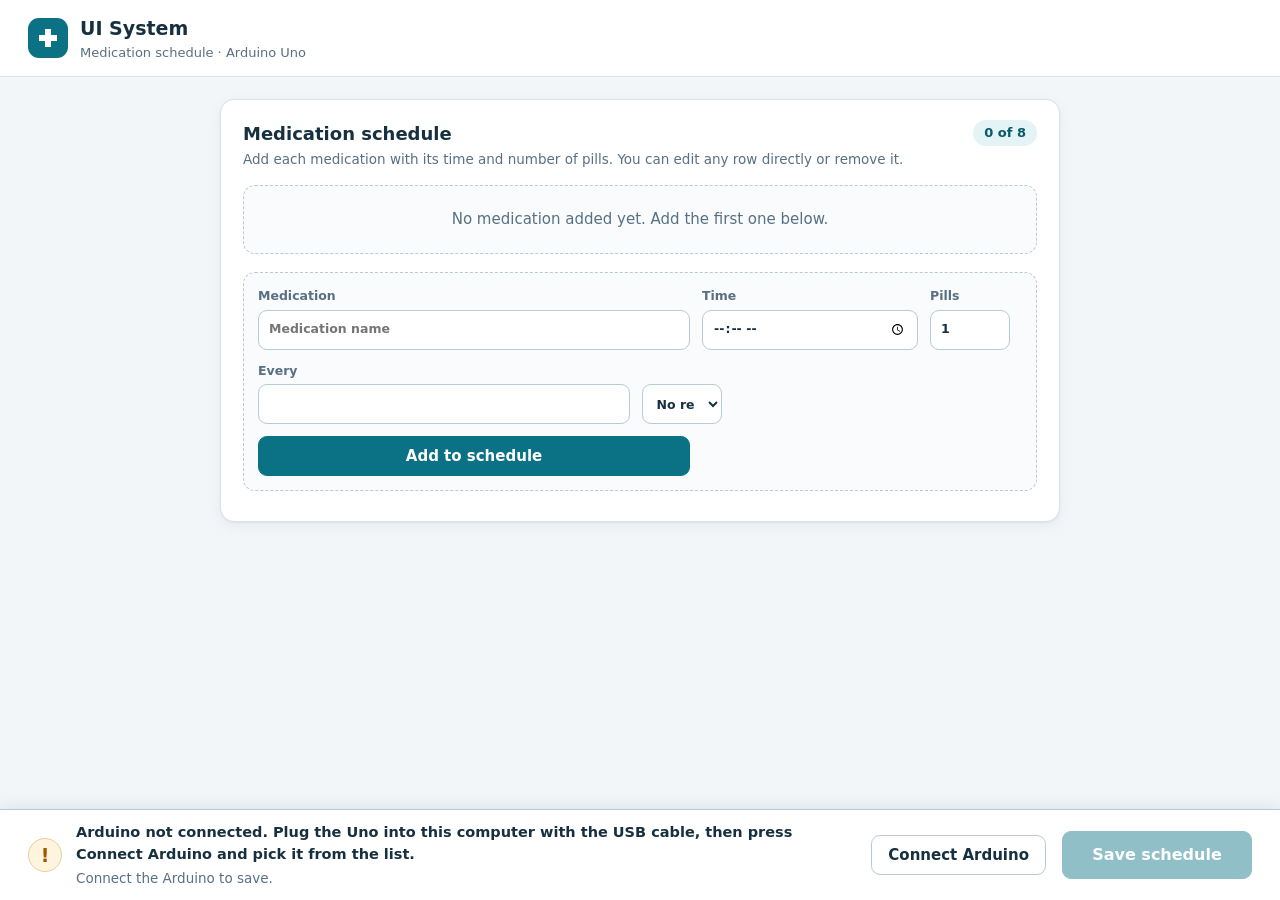
==== electronics-Arduino-UNO/scheduler-ui/index.html @ 1a8cfef0 "Add medication recurrence scheduling (every X hours/mins/secs with compact expandable rows)" ====
<!doctype html>
<html lang="en">
<head>
  <meta charset="utf-8">
  <meta name="viewport" content="width=device-width, initial-scale=1">
  <title>UI System</title>
  <link rel="stylesheet" href="scheduler.css">
  <script>
    window.SCHEDULER_BOARD = {
      name: 'Arduino Uno', short: 'uno', baud: 115200, settleMs: 3000,
      plugHelp: 'Plug the Uno into this computer with the USB cable, then press Connect Arduino and pick it from the list.',
      uploadHelp: 'Upload scheduling-system.ino with the Arduino IDE, then press Connect Arduino.',
      busyHelp: 'Close the Arduino Serial Monitor (only one program can use the USB port), then press Connect Arduino.'
    };
  </script>
  <script defer src="scheduler.js"></script>
</head>
<body>
  <header class="top">
    <div class="logo" aria-hidden="true"><svg viewBox="0 0 24 24"><path d="M9 3h6v6h6v6h-6v6H9v-6H3V9h6z"/></svg></div>
    <div><h1>UI System</h1><p class="sub">Medication schedule &middot; <span id="boardName">Arduino Uno</span></p></div>
  </header>

  <main class="page">
    <section class="card" aria-labelledby="hSchedule">
      <div class="card-head">
        <div><h2 id="hSchedule">Medication schedule</h2><p class="hint">Add each medication with its time and number of pills. You can edit any row directly or remove it.</p></div>
        <span id="doseCount" class="count"></span>
      </div>

      <table id="doseTable" class="schedule" hidden>
        <thead><tr><th>Medication</th><th>Time</th><th>Pills</th><th>Recurrence</th><th><span class="sr">Expand</span></th><th><span class="sr">Remove</span></th></tr></thead>
        <tbody id="doseRows"></tbody>
      </table>
      <p id="emptyMsg" class="empty">No medication added yet. Add the first one below.</p>

      <form id="addForm" class="add-row">
        <label>Medication<input id="newName" type="text" maxlength="40" placeholder="Medication name" autocomplete="off"></label>
        <label>Time<input id="newTime" type="time" required></label>
        <label>Pills<input id="newPills" type="number" min="1" max="5" step="1" value="1" required></label>
        <fieldset class="recurrence-group">
          <legend>Recurrence (optional)</legend>
          <label>Every<input id="newRecurNum" type="number" min="1" max="24" step="1" placeholder="" class="recur-num"></label>
          <label><select id="newRecurUnit" class="recur-unit"><option value="">No repeat</option><option value="h">Hours</option><option value="m">Minutes</option><option value="s">Seconds</option></select></label>
        </fieldset>
        <button class="primary" type="submit">Add to schedule</button>
      </form>
      <p id="addMsg" class="hint" aria-live="polite"></p>
      <ul id="problems" class="problems" hidden></ul>
    </section>
  </main>

  <div class="bar" role="region" aria-label="Arduino connection and saving">
    <div class="conn">
      <span id="connIcon" class="icon busy" aria-hidden="true"></span>
      <div class="conn-text" aria-live="polite"><strong id="connText">Looking for the Arduino...</strong><span id="saveMsg" class="hint"></span></div>
      <button id="connectBtn" type="button" hidden>Connect Arduino</button>
    </div>
    <button id="saveBtn" class="primary big" type="button" disabled>Save schedule</button>
  </div>
</body>
</html>
---- electronics-Arduino-UNO/scheduler-ui/scheduler.css ----
/* UI System: clean clinical look (white surfaces, teal accent). No fonts or files from the internet. */
:root {
  --bg: #f2f6f9; --surface: #ffffff; --line: #d8e2ea; --line-strong: #b9c9d6;
  --text: #17303f; --muted: #587084;
  --primary: #0b7285; --primary-dark: #095b6a; --primary-soft: #e3f3f6;
  --ok: #1a7f56; --warn: #9a5b00; --warn-soft: #fff4de; --bad: #b3261e; --bad-soft: #fdecea;
  --shadow: 0 1px 2px rgba(23, 48, 63, .06), 0 4px 14px rgba(23, 48, 63, .05);
}
* { box-sizing: border-box; }
html { color-scheme: light; }
body { margin: 0; padding-bottom: 110px; background: var(--bg); color: var(--text); font: 15px/1.5 system-ui, -apple-system, "Segoe UI", Roboto, sans-serif; }
h1, h2, p { margin: 0; }
[hidden] { display: none !important; }

/* top */
.top { display: flex; align-items: center; gap: 12px; padding: 14px 28px; border-bottom: 1px solid var(--line); background: var(--surface); }
.logo { display: grid; place-items: center; width: 40px; height: 40px; border-radius: 11px; background: var(--primary); }
.logo svg { width: 24px; height: 24px; fill: #fff; }
h1 { font-size: 19px; font-weight: 700; }
.sub { color: var(--muted); font-size: 13px; }

/* schedule card */
.page { max-width: 880px; margin: 0 auto; padding: 22px 20px 0; }
.card { padding: 20px 22px 22px; border: 1px solid var(--line); border-radius: 14px; background: var(--surface); box-shadow: var(--shadow); }
.card-head { display: flex; align-items: flex-start; justify-content: space-between; gap: 12px; margin-bottom: 16px; }
h2 { font-size: 18px; font-weight: 700; }
.hint { margin-top: 2px; color: var(--muted); font-size: 13.5px; }
.hint.good { color: var(--ok); font-weight: 600; }
.hint.badtext { color: var(--bad); font-weight: 600; }
.count { flex: none; padding: 3px 11px; border-radius: 999px; background: var(--primary-soft); color: var(--primary-dark); font-size: 13px; font-weight: 700; }
.empty { padding: 22px; border: 1px dashed var(--line-strong); border-radius: 12px; background: #f9fbfc; color: var(--muted); text-align: center; }

/* the table */
table { width: 100%; border-collapse: collapse; }
th { padding: 8px 8px; border-bottom: 2px solid var(--line); color: var(--muted); font-size: 12px; font-weight: 700; letter-spacing: .05em; text-align: left; text-transform: uppercase; }
td { padding: 8px; border-bottom: 1px solid #edf2f6; }
td:first-child input { width: 100%; min-width: 150px; }
td input[type=time] { width: 140px; }
td input[type=number] { width: 78px; }
td:last-child, th:last-child { text-align: right; }
tr.dose-compact td { padding: 10px 8px; }
tr.dose-expanded { background: #f9fbfc; }
tr.dose-expanded td:first-child { padding-left: 24px; color: var(--muted); font-size: 14px; }
.recur-label { color: var(--muted); font-size: 13px; font-weight: 500; }
button.expand { min-height: 34px; padding: 4px 10px; border-color: transparent; background: transparent; color: var(--primary); font-weight: 700; user-select: none; }
button.expand:hover:not(:disabled) { background: var(--primary-soft); color: var(--primary-dark); }
.sr { position: absolute; left: -9999px; }

/* inputs and buttons */
label { display: grid; gap: 4px; color: var(--muted); font-size: 12.5px; font-weight: 600; }
input { min-height: 40px; padding: 7px 10px; border: 1px solid var(--line-strong); border-radius: 9px; background: #fff; color: var(--text); font: inherit; }
select { min-height: 40px; padding: 7px 10px; border: 1px solid var(--line-strong); border-radius: 9px; background: #fff; color: var(--text); font: inherit; font-weight: 600; cursor: pointer; }
input:focus-visible, select:focus-visible, button:focus-visible { outline: 3px solid rgba(11, 114, 133, .35); outline-offset: 1px; }
button { min-height: 40px; padding: 7px 16px; border: 1px solid var(--line-strong); border-radius: 9px; background: #fff; color: var(--text); font: inherit; font-weight: 600; cursor: pointer; }
button:hover:not(:disabled) { border-color: var(--primary); color: var(--primary-dark); }
button:disabled { opacity: .45; cursor: not-allowed; }
button.primary { border-color: var(--primary); background: var(--primary); color: #fff; }
button.primary:hover:not(:disabled) { border-color: var(--primary-dark); background: var(--primary-dark); color: #fff; }
button.remove { min-height: 34px; padding: 4px 12px; border-color: transparent; background: transparent; color: var(--muted); }
button.remove:hover:not(:disabled) { background: var(--bad-soft); border-color: transparent; color: var(--bad); }

/* add row */
.add-row { display: grid; grid-template-columns: minmax(150px, 2fr) minmax(120px, 1fr) 80px auto; gap: 12px; align-items: end; margin-top: 18px; padding: 14px; border: 1px dashed var(--line-strong); border-radius: 12px; background: #f9fbfc; }
.add-row input { width: 100%; }
.recurrence-group { display: grid; grid-column: 1 / -1; grid-template-columns: auto 80px auto; gap: 12px; align-items: end; margin: 0; padding: 0; border: none; }
.recurrence-group legend { display: none; }
.recurrence-group label { grid-column: auto; }
.recur-num { width: 60px; }
.recur-unit { width: 100%; padding: 7px 10px; border: 1px solid var(--line-strong); border-radius: 9px; background: #fff; color: var(--text); font: inherit; font-weight: 600; cursor: pointer; }
@media (max-width: 720px) { .add-row { grid-template-columns: 1fr 1fr; } .add-row button { grid-column: 1 / -1; } .recurrence-group { grid-column: 1 / -1; } }
#addMsg { margin-top: 8px; color: var(--bad); }
.problems { margin: 12px 0 0; padding: 10px 12px 10px 28px; border: 1px solid #f0b4af; border-radius: 10px; background: var(--bad-soft); color: var(--bad); font-size: 13.5px; }

/* bottom bar: connection status and Save */
.bar { position: fixed; right: 0; bottom: 0; left: 0; display: flex; align-items: center; justify-content: space-between; gap: 16px; flex-wrap: wrap; padding: 12px 28px; border-top: 1px solid var(--line-strong); background: var(--surface); box-shadow: 0 -4px 14px rgba(23, 48, 63, .08); }
.conn { display: flex; align-items: center; gap: 14px; flex: 1; min-width: 260px; }
.conn-text { display: grid; flex: 1; }
.conn-text strong { font-size: 14.5px; }
.icon { display: grid; place-items: center; flex: none; width: 34px; height: 34px; border-radius: 50%; font-size: 19px; font-weight: 700; }
.icon.ok { background: var(--ok); color: #fff; }
.icon.ok::before { content: "\2713"; }
.icon.bad { background: var(--warn-soft); color: var(--warn); border: 1px solid #e6cf9b; }
.icon.bad::before { content: "!"; }
.icon.busy { border: 3px solid var(--line); border-top-color: var(--primary); animation: spin 0.9s linear infinite; }
@keyframes spin { to { transform: rotate(360deg); } }
button.big { min-width: 190px; min-height: 48px; font-size: 16px; }
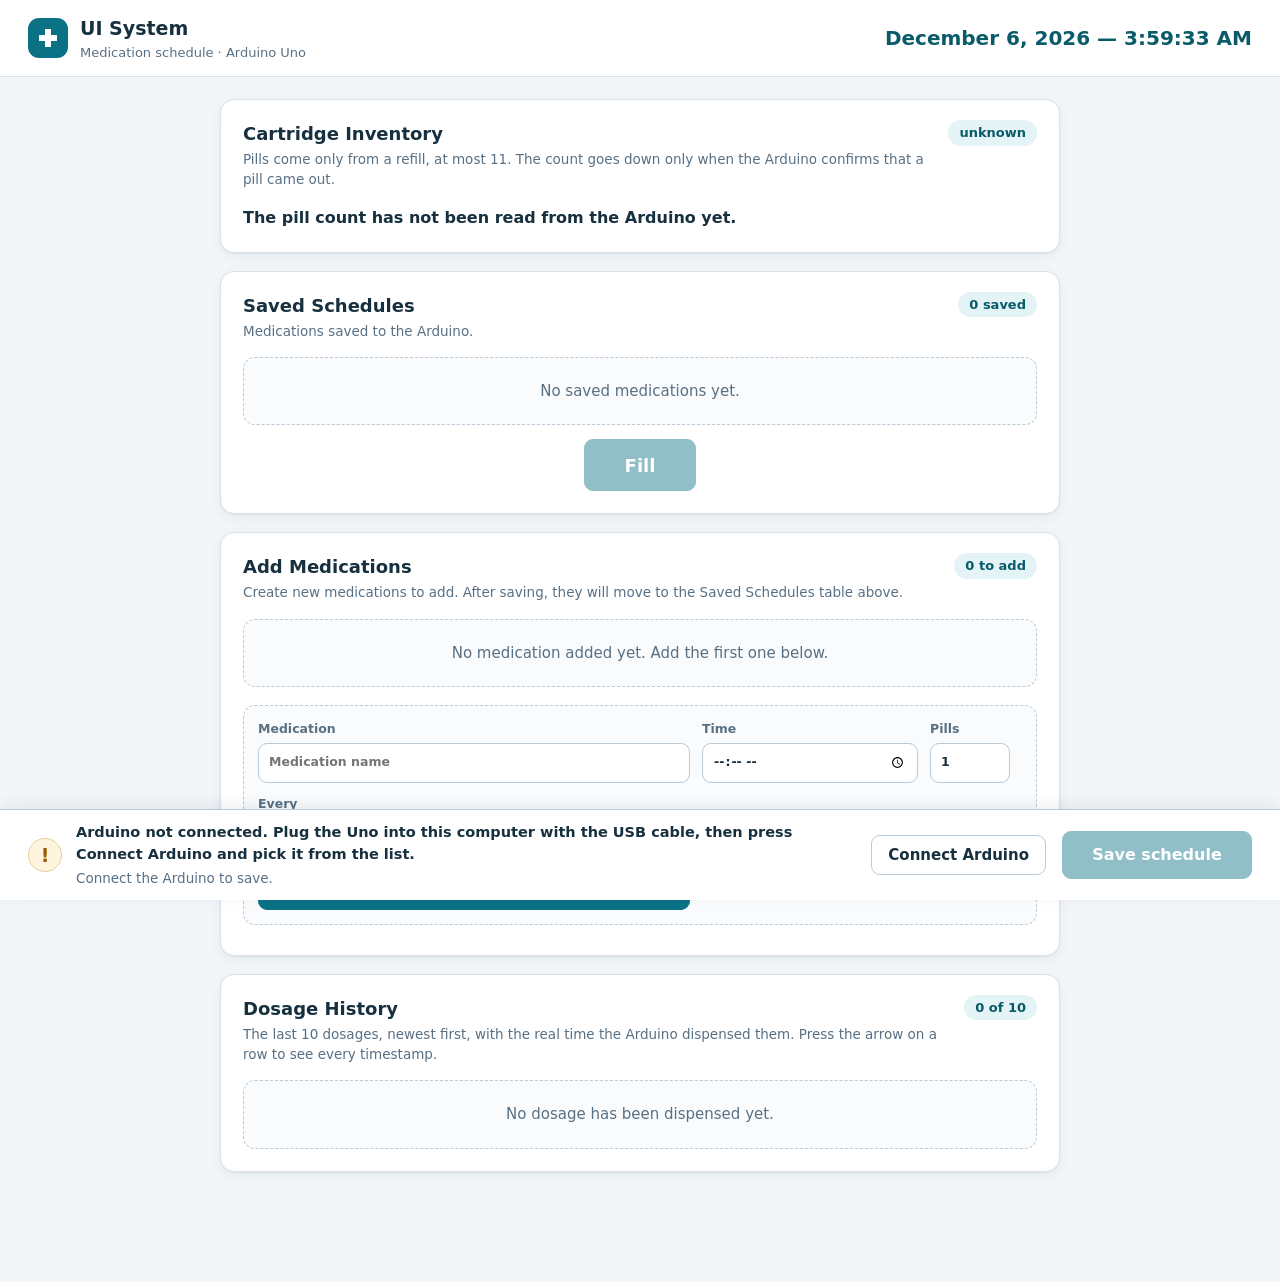
==== commit 4ada7232: "Add board refill scheduling support" ====
--- a/electronics-Arduino-UNO/scheduler-ui/index.html
+++ b/electronics-Arduino-UNO/scheduler-ui/index.html
@@ -5,6 +5,7 @@
   <meta name="viewport" content="width=device-width, initial-scale=1">
   <title>UI System</title>
   <link rel="stylesheet" href="scheduler.css">
+  <link rel="stylesheet" href="refill.css">
   <script>
     window.SCHEDULER_BOARD = {
       name: 'Arduino Uno', short: 'uno', baud: 115200, settleMs: 3000,
@@ -14,22 +15,44 @@
     };
   </script>
   <script defer src="scheduler.js"></script>
+  <script defer src="refill.js"></script>
 </head>
 <body>
   <header class="top">
     <div class="logo" aria-hidden="true"><svg viewBox="0 0 24 24"><path d="M9 3h6v6h6v6h-6v6H9v-6H3V9h6z"/></svg></div>
     <div><h1>UI System</h1><p class="sub">Medication schedule &middot; <span id="boardName">Arduino Uno</span></p></div>
+    <div id="liveClock" class="live-clock" role="timer" aria-label="Current date and time"></div>
   </header>
 
   <main class="page">
+    <section class="card" aria-labelledby="hInventory">
+      <div class="card-head">
+        <div><h2 id="hInventory">Cartridge Inventory</h2><p class="hint">Pills come only from a refill, at most 11. The count goes down only when the Arduino confirms that a pill came out.</p></div>
+        <span id="ringState" class="count">unknown</span>
+      </div>
+      <p id="ringText" class="ring-text"></p>
+    </section>
+
     <section class="card" aria-labelledby="hSchedule">
       <div class="card-head">
-        <div><h2 id="hSchedule">Medication schedule</h2><p class="hint">Add each medication with its time and number of pills. You can edit any row directly or remove it.</p></div>
+        <div><h2 id="hSchedule">Saved Schedules</h2><p class="hint">Medications saved to the Arduino.</p></div>
+        <span id="savedCount" class="count"></span>
+      </div>
+      <table id="savedTable" class="schedule" hidden>
+        <thead><tr><th>Medication</th><th>Time</th><th>Per dose</th><th>Recurrence</th><th>Pills left</th><th>Status</th><th><span class="sr">Expand</span></th><th><span class="sr">Edit</span></th><th><span class="sr">Remove</span></th></tr></thead>
+        <tbody id="savedRows"></tbody>
+      </table>
+      <p id="savedEmptyMsg" class="empty">No saved medications yet.</p>
+      <button id="emptyFillBtn" type="button" class="fill-btn" hidden>Fill</button>
+    </section>
+
+    <section class="card" aria-labelledby="hToAdd">
+      <div class="card-head">
+        <div><h2 id="hToAdd">Add Medications</h2><p class="hint">Create new medications to add. After saving, they will move to the Saved Schedules table above.</p></div>
         <span id="doseCount" class="count"></span>
       </div>
-
       <table id="doseTable" class="schedule" hidden>
-        <thead><tr><th>Medication</th><th>Time</th><th>Pills</th><th>Recurrence</th><th><span class="sr">Expand</span></th><th><span class="sr">Remove</span></th></tr></thead>
+        <thead><tr><th>Medication</th><th>Time</th><th>Pills</th><th>Recurrence</th><th><span class="sr">Expand</span></th><th><span class="sr">Edit</span></th><th><span class="sr">Remove</span></th></tr></thead>
         <tbody id="doseRows"></tbody>
       </table>
       <p id="emptyMsg" class="empty">No medication added yet. Add the first one below.</p>
@@ -48,6 +71,19 @@
       <p id="addMsg" class="hint" aria-live="polite"></p>
       <ul id="problems" class="problems" hidden></ul>
     </section>
+
+    <section class="card" aria-labelledby="hHistory">
+      <div class="card-head">
+        <div><h2 id="hHistory">Dosage History</h2><p class="hint">The last 10 dosages, newest first, with the real time the Arduino dispensed them. Press the arrow on a row to see every timestamp.</p></div>
+        <span id="historyCount" class="count"></span>
+      </div>
+      <table id="historyTable" class="schedule" hidden>
+        <thead><tr><th><span class="sr">Expand</span></th><th>Dosage</th><th>Scheduled</th><th>Actual start</th><th>Actual completion</th><th>Pills</th><th>Status</th></tr></thead>
+        <tbody id="historyRows"></tbody>
+      </table>
+      <p id="historyEmptyMsg" class="empty">No dosage has been dispensed yet.</p>
+      <button id="clearHistoryBtn" type="button" class="secondary" hidden>Clear history</button>
+    </section>
   </main>
 
   <div class="bar" role="region" aria-label="Arduino connection and saving">
@@ -58,5 +94,46 @@
     </div>
     <button id="saveBtn" class="primary big" type="button" disabled>Save schedule</button>
   </div>
+
+  <div id="doseModal" class="modal" hidden>
+    <div class="modal-content">
+      <h3>Edit Medication</h3>
+      <label>Medication name<input id="editDoseName" type="text" maxlength="40" required></label>
+      <label>Time<input id="editDoseTime" type="time" required></label>
+      <label>Pills<input id="editDosePills" type="number" min="1" max="5" step="1" required></label>
+      <fieldset class="modal-recurrence">
+        <legend>Recurrence (optional)</legend>
+        <label>Every<input id="editDoseRecurNum" type="number" min="1" max="24" step="1" class="recur-num"></label>
+        <label><select id="editDoseRecurUnit" class="recur-unit"><option value="">No repeat</option><option value="h">Hours</option><option value="m">Minutes</option><option value="s">Seconds</option></select></label>
+      </fieldset>
+      <div class="modal-buttons">
+        <button id="doseSaveBtn" type="button" class="primary">Save</button>
+        <button id="doseCancelBtn" type="button">Cancel</button>
+      </div>
+    </div>
+  </div>
+
+  <div id="confirmModal" class="modal" role="alertdialog" aria-modal="true" aria-labelledby="confirmTitle" aria-describedby="confirmText" hidden>
+    <div class="modal-content confirm">
+      <h3 id="confirmTitle"></h3>
+      <p id="confirmText" class="confirm-text"></p>
+      <div class="modal-buttons">
+        <button id="confirmNoBtn" type="button">Cancel</button>
+        <button id="confirmYesBtn" type="button" class="danger"></button>
+      </div>
+    </div>
+  </div>
+
+  <div id="tsModal" class="modal" hidden>
+    <div class="modal-content">
+      <h3>Timestamp (for Arduino sensor)</h3>
+      <label>Date<input id="editTsDate" type="date" required></label>
+      <label>Time<input id="editTsTime" type="time" required></label>
+      <div class="modal-buttons">
+        <button id="tsSaveBtn" type="button" class="primary">Save</button>
+        <button id="tsCancelBtn" type="button">Cancel</button>
+      </div>
+    </div>
+  </div>
 </body>
 </html>
--- a/electronics-Arduino-UNO/scheduler-ui/scheduler.css
+++ b/electronics-Arduino-UNO/scheduler-ui/scheduler.css
@@ -41,6 +41,7 @@
 tr.dose-compact td { padding: 10px 8px; }
 tr.dose-expanded { background: #f9fbfc; }
 tr.dose-expanded td:first-child { padding-left: 24px; color: var(--muted); font-size: 14px; }
+tr.dose-expanded td { text-align: left; }
 .recur-label { color: var(--muted); font-size: 13px; font-weight: 500; }
 button.expand { min-height: 34px; padding: 4px 10px; border-color: transparent; background: transparent; color: var(--primary); font-weight: 700; user-select: none; }
 button.expand:hover:not(:disabled) { background: var(--primary-soft); color: var(--primary-dark); }
@@ -58,6 +59,8 @@
 button.primary:hover:not(:disabled) { border-color: var(--primary-dark); background: var(--primary-dark); color: #fff; }
 button.remove { min-height: 34px; padding: 4px 12px; border-color: transparent; background: transparent; color: var(--muted); }
 button.remove:hover:not(:disabled) { background: var(--bad-soft); border-color: transparent; color: var(--bad); }
+button.edit-dose { min-height: 34px; padding: 4px 12px; border-color: transparent; background: transparent; color: var(--primary); font-weight: 600; }
+button.edit-dose:hover:not(:disabled) { background: var(--primary-soft); color: var(--primary-dark); }
 
 /* add row */
 .add-row { display: grid; grid-template-columns: minmax(150px, 2fr) minmax(120px, 1fr) 80px auto; gap: 12px; align-items: end; margin-top: 18px; padding: 14px; border: 1px dashed var(--line-strong); border-radius: 12px; background: #f9fbfc; }
@@ -84,3 +87,53 @@
 .icon.busy { border: 3px solid var(--line); border-top-color: var(--primary); animation: spin 0.9s linear infinite; }
 @keyframes spin { to { transform: rotate(360deg); } }
 button.big { min-width: 190px; min-height: 48px; font-size: 16px; }
+
+/* modal for editing dose */
+.modal { position: fixed; top: 0; right: 0; bottom: 0; left: 0; display: flex; align-items: center; justify-content: center; z-index: 1000; background: rgba(23, 48, 63, .4); }
+.modal-content { padding: 22px; border-radius: 14px; background: var(--surface); box-shadow: 0 10px 40px rgba(23, 48, 63, .2); max-width: 360px; }
+.modal-content h3 { margin: 0 0 16px; font-size: 18px; }
+.modal-content label { display: block; margin-bottom: 12px; }
+.modal-content label input, .modal-content label select { width: 100%; }
+.modal-recurrence { display: grid; grid-template-columns: auto 80px auto; gap: 12px; align-items: end; margin: 0 0 16px; padding: 12px 0; border: none; }
+.modal-recurrence legend { display: none; }
+.modal-recurrence label { margin: 0; grid-column: auto; }
+.modal-recurrence input { width: 60px; }
+.modal-buttons { display: flex; gap: 10px; margin-top: 20px; justify-content: flex-end; }
+.modal-buttons button { flex: 1; }
+
+/* live clock, inventory and dosage history */
+.card + .card { margin-top: 18px; }
+.live-clock { margin-left: auto; color: var(--primary-dark); font-size: 20px; font-weight: 700; font-variant-numeric: tabular-nums; text-align: right; }
+.ring-text { margin-bottom: 0; font-size: 16px; font-weight: 600; }
+.ring-set { display: flex; gap: 12px; align-items: end; }
+.ring-set input { width: 90px; }
+#ringMsg { margin-top: 8px; }
+.count.bad { background: var(--bad-soft); color: var(--bad); }
+.status-label.finished { color: var(--ok); font-weight: 700; }
+.badge { display: inline-block; padding: 2px 9px; border-radius: 999px; font-size: 12px; font-weight: 700; letter-spacing: .03em; }
+.st-completed { background: #e2f4ec; color: var(--ok); }
+.st-failed { background: var(--bad-soft); color: var(--bad); }
+.st-incomplete { background: var(--warn-soft); color: var(--warn); }
+.st-finished { background: var(--ok); color: #fff; }
+.st-deleted { background: var(--bad); color: #fff; }
+.st-dispensing { background: var(--primary-soft); color: var(--primary-dark); }
+.st-latest { margin-left: 8px; background: var(--primary); color: #fff; }
+tr.latest td { background: #f4fafb; }
+#historyTable { font-size: 13.5px; }
+#historyTable th { padding: 8px 5px; font-size: 11px; letter-spacing: 0; }
+#historyTable td { padding: 8px 5px; }
+.badge { white-space: nowrap; }
+.st-latest { margin-left: 6px; }
+#clearHistoryBtn { margin-top: 14px; }
+.pills-left { font-weight: 700; white-space: nowrap; }
+.pills-left.none { color: var(--bad); }
+.live-line { margin-top: 2px; color: var(--muted); font-size: 12.5px; font-variant-numeric: tabular-nums; }
+.live-line.live { color: var(--primary-dark); font-weight: 600; }
+.live-dot { color: var(--ok); animation: blink 1s ease-in-out infinite; }
+@keyframes blink { 50% { opacity: .25; } }
+.confirm { border-top: 5px solid var(--bad); }
+.confirm-text { color: var(--muted); line-height: 1.5; }
+button.danger { border-color: var(--bad); background: var(--bad); color: #fff; }
+button.danger:hover:not(:disabled) { border-color: #8c1d17; background: #8c1d17; color: #fff; }
+.card:has(#historyTable) { overflow-x: auto; }
+@media (max-width: 720px) { .live-clock { flex-basis: 100%; margin-left: 0; text-align: left; font-size: 17px; } .top { flex-wrap: wrap; } }
--- a/electronics-Arduino-UNO/scheduler-ui/refill.css
+++ b/electronics-Arduino-UNO/scheduler-ui/refill.css
@@ -0,0 +1,23 @@
+/* Fill button and the small fill layer: big, plain, for people who are not used to screens. */
+.pills-cell { white-space: nowrap; }
+.fill-btn { min-height: 34px; margin-left: 8px; padding: 4px 16px; border-color: var(--primary); background: var(--primary); color: #fff; font-weight: 700; }
+.fill-btn:hover:not(:disabled) { border-color: var(--primary-dark); background: var(--primary-dark); color: #fff; }
+#emptyFillBtn { display: block; margin: 14px auto 0; min-height: 52px; padding: 8px 40px; font-size: 18px; }
+
+/* the prompt: a light sweeps across the button while a fill is needed */
+.fill-btn.shimmer:not(:disabled) {
+  background: linear-gradient(110deg, var(--primary) 35%, #7fe0ee 50%, var(--primary) 65%);
+  background-size: 250% 100%;
+  animation: shimmer 1.6s linear infinite;
+  box-shadow: 0 0 0 3px rgba(11, 114, 133, .25);
+}
+@keyframes shimmer { from { background-position: 150% 0; } to { background-position: -50% 0; } }
+@media (prefers-reduced-motion: reduce) { .fill-btn.shimmer:not(:disabled) { animation: none; } }
+
+/* the layer */
+.fill-layer { min-width: 300px; text-align: center; }
+.fill-info { margin-bottom: 14px; color: var(--muted); line-height: 1.5; }
+.fill-count { margin-bottom: 14px; font-size: 20px; font-weight: 700; font-variant-numeric: tabular-nums; }
+.fill-add { width: 100%; min-height: 72px; margin-bottom: 8px; border-color: var(--ok); background: var(--ok); color: #fff; font-size: 26px; font-weight: 700; }
+.fill-add:hover:not(:disabled) { border-color: #146644; background: #146644; color: #fff; }
+.fill-layer .modal-buttons button { min-height: 52px; font-size: 17px; }
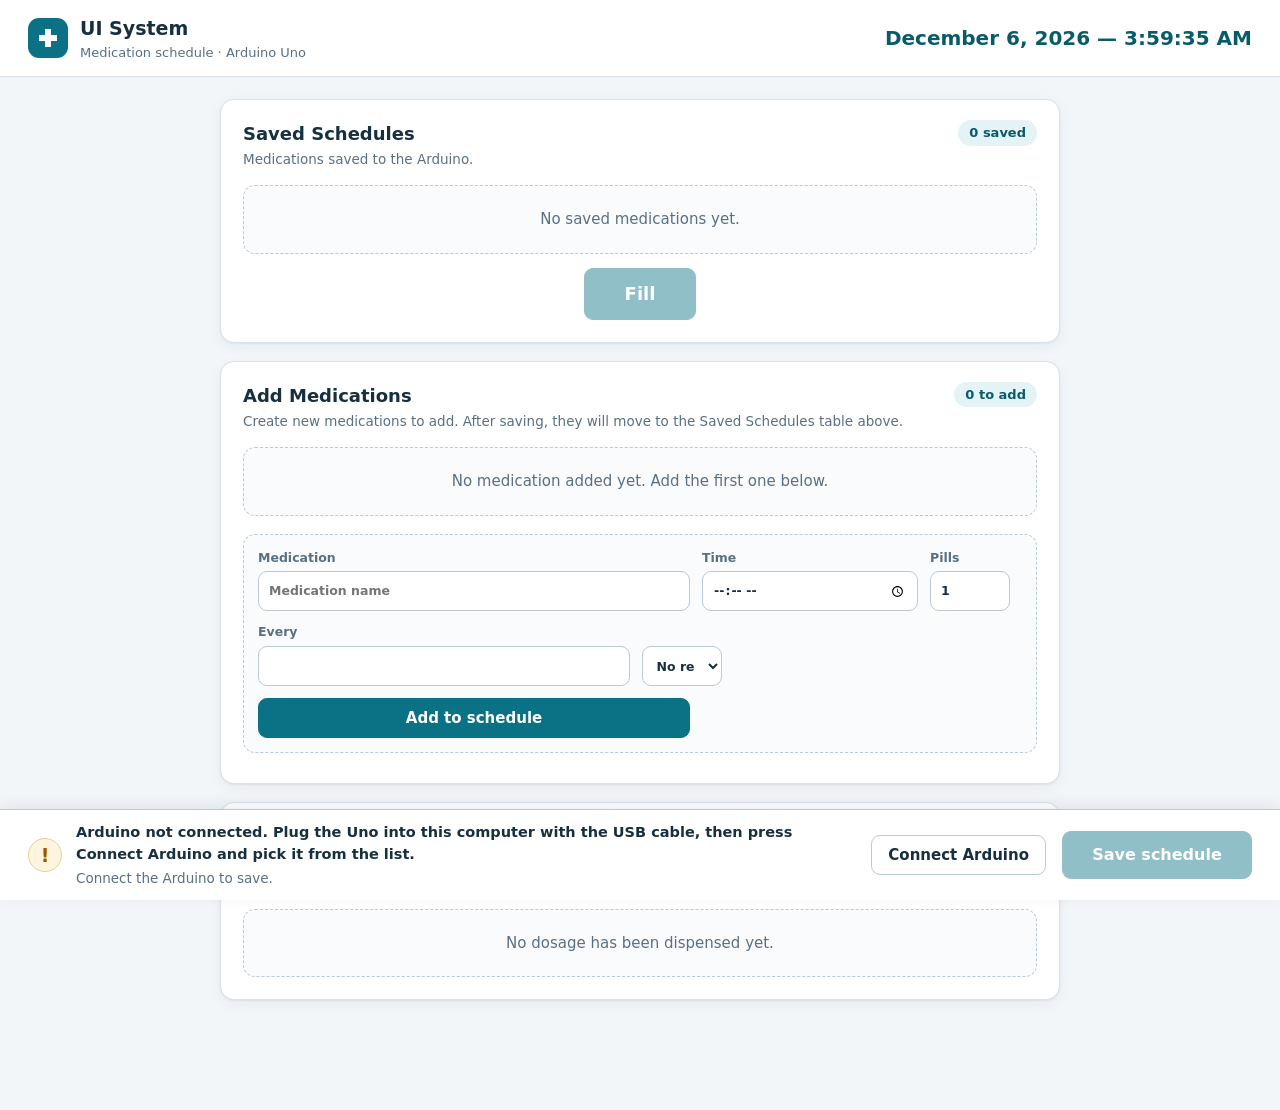
==== commit e004da34: "Remove cartridge inventory section from UI and related rendering logic" ====
--- a/electronics-Arduino-UNO/scheduler-ui/index.html
+++ b/electronics-Arduino-UNO/scheduler-ui/index.html
@@ -25,14 +25,6 @@
   </header>
 
   <main class="page">
-    <section class="card" aria-labelledby="hInventory">
-      <div class="card-head">
-        <div><h2 id="hInventory">Cartridge Inventory</h2><p class="hint">Pills come only from a refill, at most 11. The count goes down only when the Arduino confirms that a pill came out.</p></div>
-        <span id="ringState" class="count">unknown</span>
-      </div>
-      <p id="ringText" class="ring-text"></p>
-    </section>
-
     <section class="card" aria-labelledby="hSchedule">
       <div class="card-head">
         <div><h2 id="hSchedule">Saved Schedules</h2><p class="hint">Medications saved to the Arduino.</p></div>
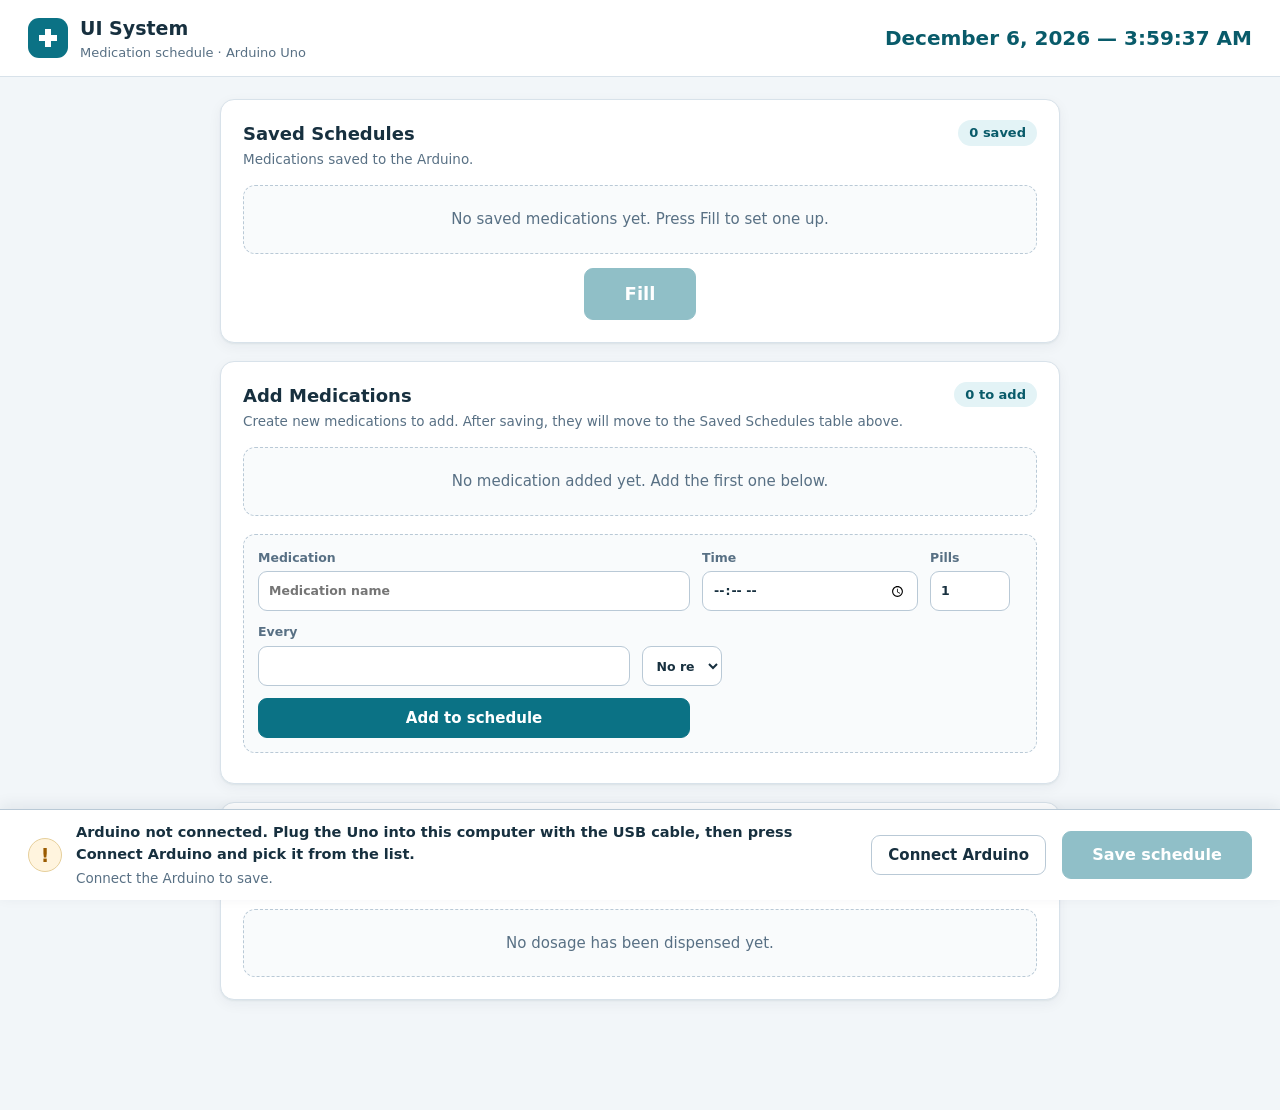
==== commit da22fa76: "Scheduler UI: pause on low pills, setup wizard, guided refill with per-pill rotation Scheduler UI (b" ====
--- a/electronics-Arduino-UNO/scheduler-ui/index.html
+++ b/electronics-Arduino-UNO/scheduler-ui/index.html
@@ -6,6 +6,7 @@
   <title>UI System</title>
   <link rel="stylesheet" href="scheduler.css">
   <link rel="stylesheet" href="refill.css">
+  <link rel="stylesheet" href="wizard.css">
   <script>
     window.SCHEDULER_BOARD = {
       name: 'Arduino Uno', short: 'uno', baud: 115200, settleMs: 3000,
@@ -16,6 +17,7 @@
   </script>
   <script defer src="scheduler.js"></script>
   <script defer src="refill.js"></script>
+  <script defer src="wizard.js"></script>
 </head>
 <body>
   <header class="top">
@@ -25,6 +27,11 @@
   </header>
 
   <main class="page">
+    <section id="pauseWarn" class="warn-card" role="alert" hidden>
+      <div><strong id="pauseWarnTitle"></strong><p id="pauseWarnText" class="hint"></p></div>
+      <button id="pauseFillBtn" type="button" class="fill-btn shimmer">Fill</button>
+    </section>
+
     <section class="card" aria-labelledby="hSchedule">
       <div class="card-head">
         <div><h2 id="hSchedule">Saved Schedules</h2><p class="hint">Medications saved to the Arduino.</p></div>
@@ -34,7 +41,7 @@
         <thead><tr><th>Medication</th><th>Time</th><th>Per dose</th><th>Recurrence</th><th>Pills left</th><th>Status</th><th><span class="sr">Expand</span></th><th><span class="sr">Edit</span></th><th><span class="sr">Remove</span></th></tr></thead>
         <tbody id="savedRows"></tbody>
       </table>
-      <p id="savedEmptyMsg" class="empty">No saved medications yet.</p>
+      <p id="savedEmptyMsg" class="empty">No saved medications yet. Press Fill to set one up.</p>
       <button id="emptyFillBtn" type="button" class="fill-btn" hidden>Fill</button>
     </section>
 
--- a/electronics-Arduino-UNO/scheduler-ui/refill.css
+++ b/electronics-Arduino-UNO/scheduler-ui/refill.css
@@ -17,7 +17,26 @@
 /* the layer */
 .fill-layer { min-width: 300px; text-align: center; }
 .fill-info { margin-bottom: 14px; color: var(--muted); line-height: 1.5; }
-.fill-count { margin-bottom: 14px; font-size: 20px; font-weight: 700; font-variant-numeric: tabular-nums; }
-.fill-add { width: 100%; min-height: 72px; margin-bottom: 8px; border-color: var(--ok); background: var(--ok); color: #fff; font-size: 26px; font-weight: 700; }
-.fill-add:hover:not(:disabled) { border-color: #146644; background: #146644; color: #fff; }
+.fill-count { margin: 0 0 10px; font-size: 64px; line-height: 1; font-weight: 800; font-variant-numeric: tabular-nums; color: var(--text); }
+/* the plus button: one pill at a time, locked until the person confirms the pill is in */
+.fill-layer .fill-add { display: grid; place-items: center; width: 84px; height: 84px; min-height: 0; margin: 0 auto 14px; padding: 0; border: 0; border-radius: 50%; background: linear-gradient(160deg, #26a974, var(--ok)); color: #fff; box-shadow: 0 6px 16px rgba(26, 127, 86, .32), inset 0 1px 0 rgba(255, 255, 255, .3); cursor: pointer; transition: transform .12s ease, box-shadow .12s ease, background .12s ease; }
+.fill-layer .fill-add svg { width: 40px; height: 40px; }
+.fill-layer .fill-add:hover:not(:disabled) { color: #fff; transform: translateY(-1px); box-shadow: 0 9px 20px rgba(26, 127, 86, .4), inset 0 1px 0 rgba(255, 255, 255, .3); }
+.fill-layer .fill-add:active:not(:disabled) { transform: scale(.95); }
+.fill-layer .fill-add:focus-visible { outline: 3px solid rgba(26, 127, 86, .35); outline-offset: 3px; }
+.fill-layer .fill-add:disabled { background: #c8d4dc; box-shadow: none; cursor: not-allowed; opacity: 1; }
+.fill-confirm { margin: 0 0 6px; padding: 14px 16px 6px; border: 1px solid var(--line-strong); border-radius: 12px; background: var(--primary-soft); }
+.fill-ask { font-weight: 600; line-height: 1.45; }
+.fill-confirm .modal-buttons { margin-top: 12px; }
 .fill-layer .modal-buttons button { min-height: 52px; font-size: 17px; }
+
+/* a schedule that waits for pills, and the take-out check after a cancel */
+.status-label.paused { color: var(--warn); font-weight: 700; }
+.status-label.dispensing { color: var(--ok); font-weight: 700; }
+.warn-line { margin-top: 2px; color: var(--warn); font-size: 12.5px; font-weight: 600; }
+.warn-card { display: flex; align-items: center; justify-content: space-between; gap: 16px; margin-bottom: 18px; padding: 16px 20px; border: 1px solid #e6c27a; border-radius: 14px; background: var(--warn-soft); }
+.warn-card strong { color: var(--warn); font-size: 16px; }
+.warn-card p { margin-top: 4px; color: var(--text); }
+.warn-card .fill-btn { flex: none; min-height: 48px; padding: 6px 28px; font-size: 17px; }
+.modal-content .takeout-check { display: flex; align-items: center; justify-content: center; gap: 10px; margin: 6px 0 4px; font-size: 17px; font-weight: 600; cursor: pointer; }
+.modal-content .takeout-check input { width: 22px; height: 22px; }
--- a/electronics-Arduino-UNO/scheduler-ui/wizard.css
+++ b/electronics-Arduino-UNO/scheduler-ui/wizard.css
@@ -0,0 +1,17 @@
+/* Set-up window: one question at a time, big and plain. */
+.modal-content.wizard { width: 440px; max-width: calc(100vw - 32px); }
+.wizard-step { margin-bottom: 6px; color: var(--muted); font-size: 13px; font-weight: 600; }
+.wizard h3 { margin: 0 0 14px; font-size: 22px; }
+.wizard-help { margin: 12px 0 0; color: var(--muted); line-height: 1.5; }
+.wizard input[type="text"], .wizard input[type="time"], .wizard input[type="number"], .wizard select { width: 100%; min-height: 52px; font-size: 20px; }
+.wizard-repeat { display: grid; grid-template-columns: 1fr 1.4fr; gap: 12px; }
+.wizard-msg { min-height: 20px; margin: 10px 0 0; }
+.wizard .modal-buttons { flex-wrap: wrap; margin-top: 12px; }
+.wizard .modal-buttons button { min-height: 48px; font-size: 16px; }
+.wizard-four button { flex: 1 1 40%; }
+.wizard-add { width: 100%; min-height: 72px; margin-top: 14px; border-color: var(--ok); background: var(--ok); color: #fff; font-size: 26px; font-weight: 700; }
+.wizard-add:hover:not(:disabled) { border-color: #146644; background: #146644; color: #fff; }
+.wizard-summary { margin: 14px 0 0; border-top: 1px solid var(--line); }
+.wizard-summary div { display: flex; justify-content: space-between; gap: 16px; padding: 12px 0; border-bottom: 1px solid var(--line); }
+.wizard-summary span { color: var(--muted); }
+.wizard-summary strong { text-align: right; }
